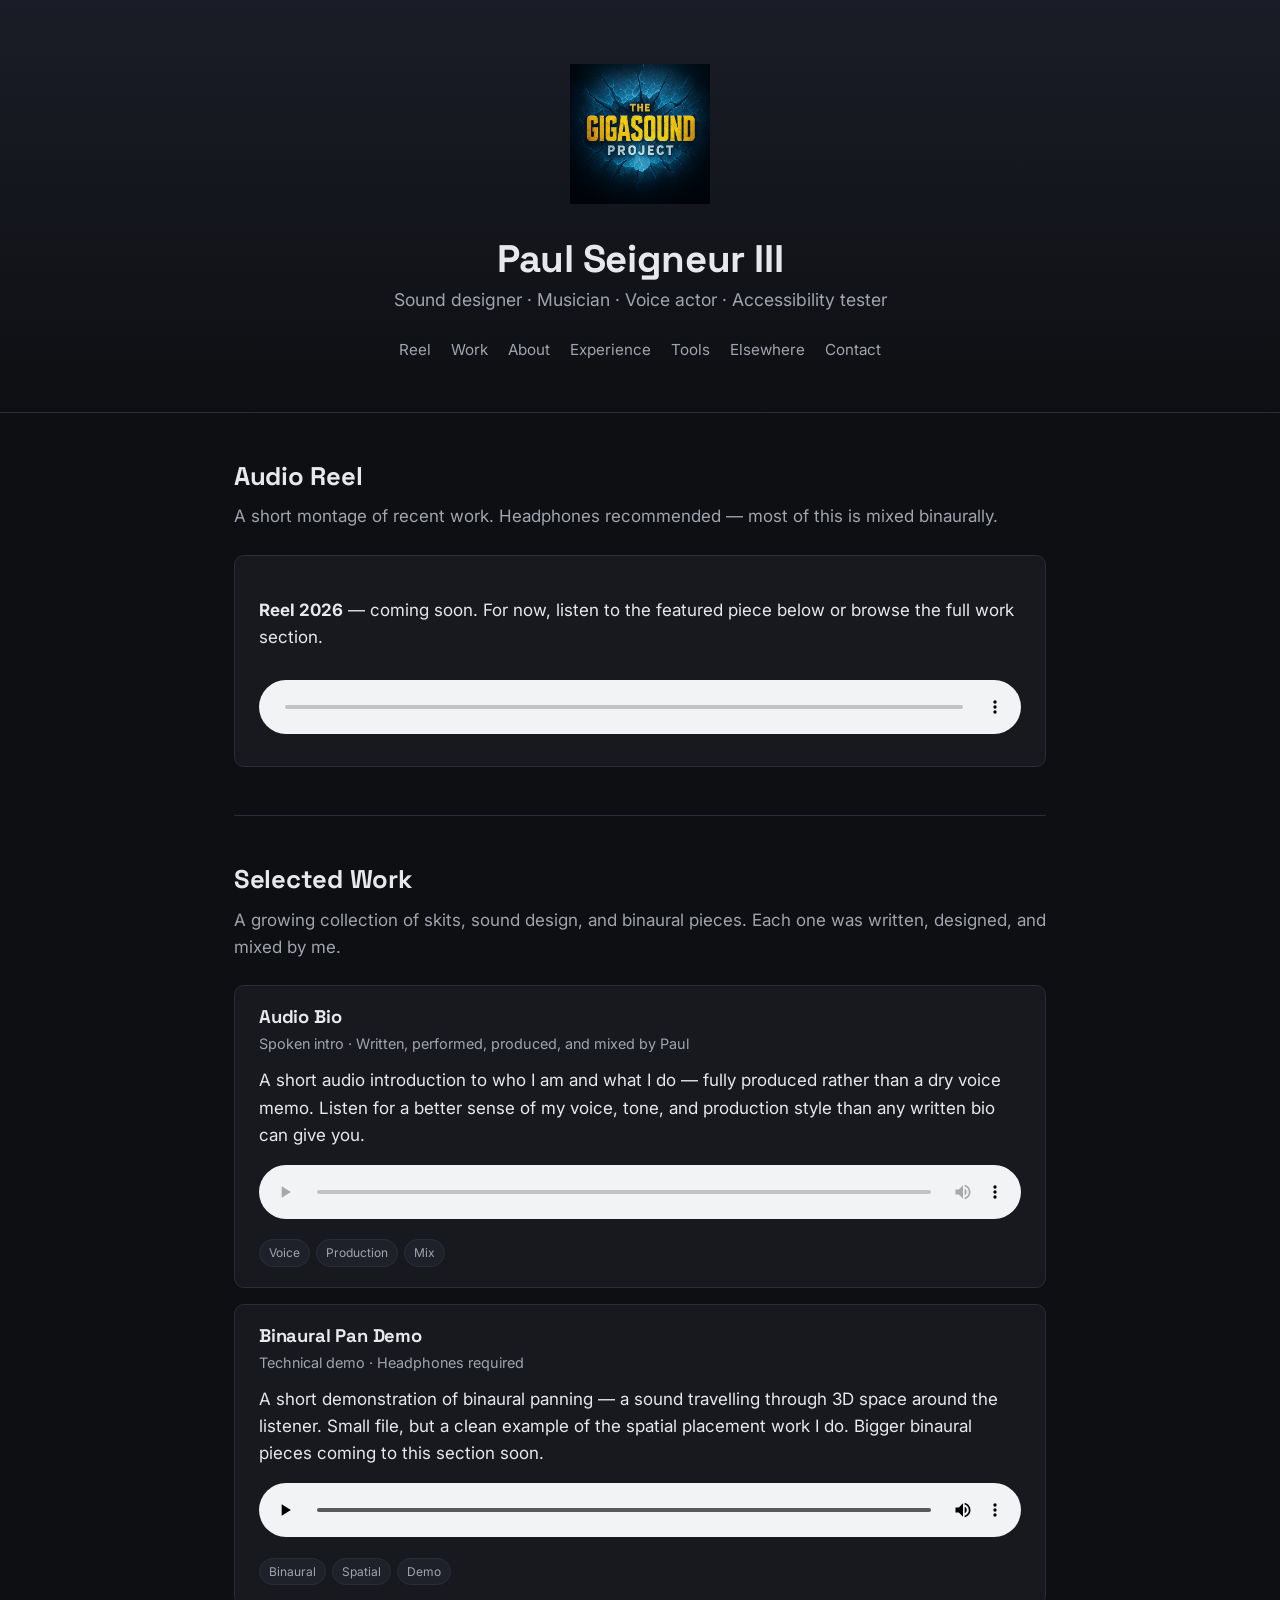
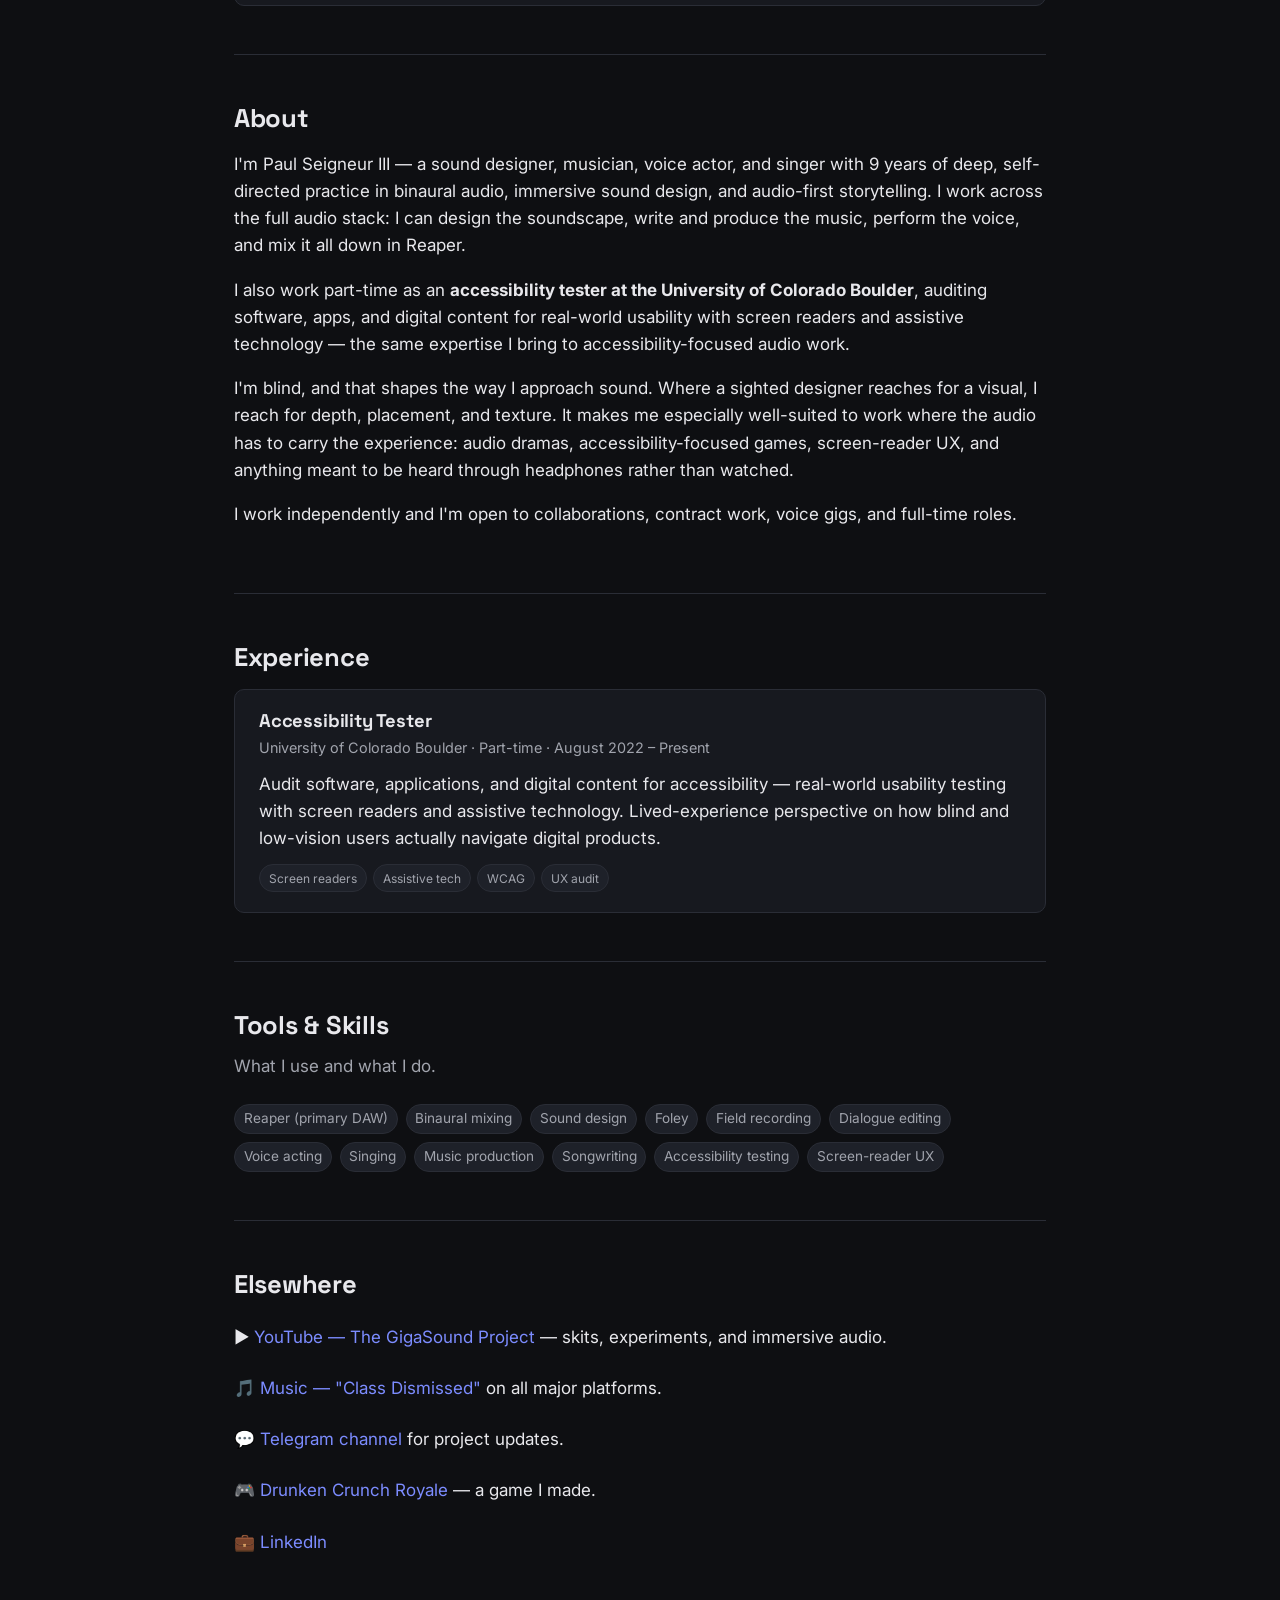
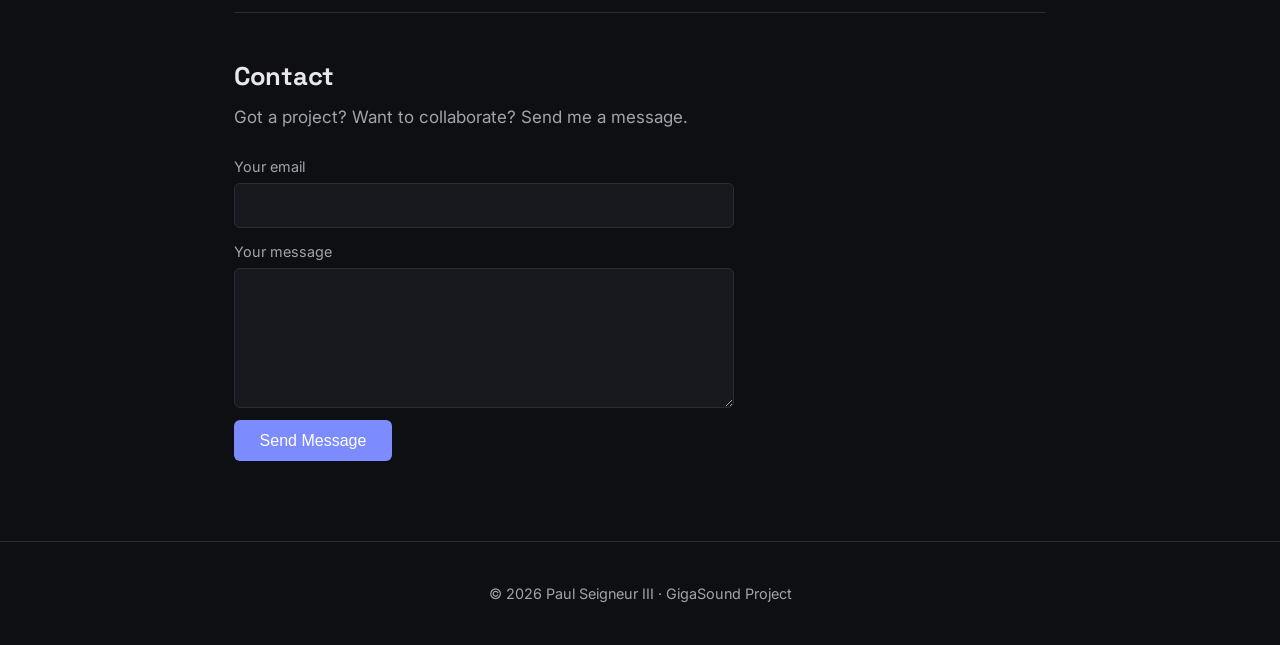
==== index.html @ 364f060e "overhauls site into a proper portfolio and adds planning guides Restructures index.html with a full " ====
<!DOCTYPE html>
<html lang="en">
<head>
  <meta charset="UTF-8">
  <meta name="viewport" content="width=device-width, initial-scale=1.0">
  <title>Paul Seigneur III — Sound Designer | GigaSound Project</title>
  <meta name="description" content="Paul Seigneur III — sound designer, musician, voice actor, and accessibility tester with 9 years of experience in binaural audio, immersive sound design, and accessibility-focused audio work.">
  <meta name="author" content="Paul Seigneur III">

  <meta property="og:title" content="Paul Seigneur III — Sound Designer, Musician, Voice Actor">
  <meta property="og:description" content="Binaural audio, music, voice, and accessibility. 9 years of practice. Full-stack audio in Reaper.">
  <meta property="og:type" content="website">
  <meta property="og:image" content="images/logo.png">

  <link rel="icon" href="images/logo.png" type="image/png">
  <link rel="preconnect" href="https://fonts.googleapis.com">
  <link rel="preconnect" href="https://fonts.gstatic.com" crossorigin>
  <link href="https://fonts.googleapis.com/css2?family=Inter:wght@400;500;600&family=Space+Grotesk:wght@600;700&display=swap" rel="stylesheet">

  <style>
    :root {
      --bg: #0e0f12;
      --panel: #17191f;
      --panel-2: #1e2129;
      --text: #e8e8ec;
      --muted: #a1a4ad;
      --accent: #7c8cff;
      --accent-hover: #5a6dff;
      --border: #2a2d36;
      --max-w: 860px;
    }
    * { box-sizing: border-box; }
    html { scroll-behavior: smooth; }
    body {
      font-family: 'Inter', system-ui, -apple-system, Segoe UI, Arial, sans-serif;
      background: var(--bg);
      color: var(--text);
      margin: 0;
      line-height: 1.6;
      font-size: 17px;
    }
    h1, h2, h3 {
      font-family: 'Space Grotesk', 'Inter', sans-serif;
      letter-spacing: -0.01em;
      line-height: 1.2;
    }
    a {
      color: var(--accent);
      text-decoration: none;
      border-bottom: 1px solid transparent;
      transition: border-color .15s ease, color .15s ease;
    }
    a:hover, a:focus { border-bottom-color: var(--accent); }
    a:focus-visible { outline: 2px solid var(--accent); outline-offset: 3px; border-radius: 2px; }

    .skip-link {
      position: absolute; left: -9999px; top: 0;
      background: var(--accent); color: #fff; padding: .6rem 1rem; z-index: 100;
    }
    .skip-link:focus { left: 1rem; top: 1rem; }

    header.hero {
      padding: 4rem 1.5rem 3rem;
      background: linear-gradient(180deg, #1a1d27 0%, var(--bg) 100%);
      text-align: center;
      border-bottom: 1px solid var(--border);
    }
    header.hero img.logo { width: 140px; height: auto; margin-bottom: 1rem; }
    header.hero h1 { font-size: 2.4rem; margin: .5rem 0 .25rem; }
    header.hero .tagline { color: var(--muted); font-size: 1.1rem; margin: 0 0 1.5rem; }

    nav.primary {
      display: flex; justify-content: center; flex-wrap: wrap; gap: 1.25rem;
      margin-top: 1rem; font-size: .95rem;
    }
    nav.primary a { color: var(--muted); }
    nav.primary a:hover { color: var(--text); }

    main { max-width: var(--max-w); margin: 0 auto; padding: 0 1.5rem; }
    section { padding: 3rem 0; border-bottom: 1px solid var(--border); }
    section:last-of-type { border-bottom: none; }
    section h2 { font-size: 1.6rem; margin: 0 0 1rem; }
    section p { color: var(--text); }
    section .lede { color: var(--muted); margin-top: -.25rem; margin-bottom: 1.5rem; }

    .reel {
      background: var(--panel);
      border: 1px solid var(--border);
      border-radius: 10px;
      padding: 1.5rem;
    }
    .reel audio { width: 100%; margin-top: .75rem; }

    .work-grid { display: grid; gap: 1rem; }
    .work-item {
      background: var(--panel);
      border: 1px solid var(--border);
      border-radius: 10px;
      padding: 1.25rem 1.5rem;
    }
    .work-item h3 { margin: 0 0 .25rem; font-size: 1.15rem; }
    .work-item .meta { color: var(--muted); font-size: .9rem; margin: 0 0 .75rem; }
    .work-item p { margin: .5rem 0; }
    .work-item audio { width: 100%; margin-top: .5rem; }
    .tags { display: flex; flex-wrap: wrap; gap: .4rem; margin-top: .75rem; }
    .tag {
      font-size: .75rem; color: var(--muted);
      background: var(--panel-2); border: 1px solid var(--border);
      padding: .2rem .55rem; border-radius: 999px;
    }

    .category-tabs { margin-bottom: 1.25rem; color: var(--muted); font-size: .95rem; }

    .about p + p { margin-top: .85rem; }
    .tools {
      display: flex; flex-wrap: wrap; gap: .5rem; margin-top: 1rem;
    }
    .tools .tag { font-size: .85rem; }

    .contact form {
      display: flex; flex-direction: column; gap: .75rem;
      max-width: 500px;
    }
    .contact label {
      font-size: .9rem; color: var(--muted);
      display: flex; flex-direction: column; gap: .35rem;
    }
    .contact input[type="email"], .contact textarea {
      padding: .7rem .9rem;
      background: var(--panel);
      border: 1px solid var(--border);
      border-radius: 6px;
      color: var(--text);
      font-size: 1rem;
      font-family: inherit;
      width: 100%;
    }
    .contact input[type="email"]:focus, .contact textarea:focus {
      outline: none; border-color: var(--accent);
    }
    .contact textarea { min-height: 140px; resize: vertical; }
    .contact button {
      align-self: flex-start;
      padding: .7rem 1.6rem;
      background: var(--accent); color: #fff;
      border: none; border-radius: 6px;
      font-size: 1rem; font-weight: 500;
      cursor: pointer;
      transition: background .15s ease;
    }
    .contact button:hover, .contact button:focus { background: var(--accent-hover); }

    .links-list { list-style: none; padding: 0; margin: 0; display: grid; gap: .5rem; }
    .links-list li { padding: .5rem 0; }

    footer {
      text-align: center; padding: 2.5rem 1.5rem;
      color: var(--muted); font-size: .9rem;
      border-top: 1px solid var(--border);
      margin-top: 2rem;
    }

    @media (max-width: 600px) {
      header.hero { padding: 3rem 1rem 2rem; }
      header.hero h1 { font-size: 1.9rem; }
      section { padding: 2.25rem 0; }
    }
  </style>
</head>
<body>
  <a href="#main" class="skip-link">Skip to main content</a>

  <header class="hero">
    <img src="images/logo.png" alt="GigaSound Project logo" class="logo">
    <h1>Paul Seigneur III</h1>
    <p class="tagline">Sound designer &middot; Musician &middot; Voice actor &middot; Accessibility tester</p>
    <nav class="primary" aria-label="Primary">
      <a href="#reel">Reel</a>
      <a href="#work">Work</a>
      <a href="#about">About</a>
      <a href="#experience">Experience</a>
      <a href="#tools">Tools</a>
      <a href="#elsewhere">Elsewhere</a>
      <a href="#contact">Contact</a>
    </nav>
  </header>

  <main id="main">

    <section id="reel" aria-labelledby="reel-heading">
      <h2 id="reel-heading">Audio Reel</h2>
      <p class="lede">A short montage of recent work. Headphones recommended — most of this is mixed binaurally.</p>
      <div class="reel">
        <p><strong>Reel 2026</strong> &mdash; coming soon. For now, listen to the featured piece below or browse the full work section.</p>
        <audio controls aria-label="Featured sample skit">
          <source src="audio/sample-skit.mp3" type="audio/mpeg">
          Your browser does not support the audio element.
        </audio>
      </div>
    </section>

    <section id="work" aria-labelledby="work-heading">
      <h2 id="work-heading">Selected Work</h2>
      <p class="lede">A growing collection of skits, sound design, and binaural pieces. Each one was written, designed, and mixed by me.</p>

      <div class="work-grid">

        <article class="work-item">
          <h3>Audio Bio</h3>
          <p class="meta">Spoken intro &middot; Written, performed, produced, and mixed by Paul</p>
          <p>A short audio introduction to who I am and what I do — fully produced rather than a dry voice memo. Listen for a better sense of my voice, tone, and production style than any written bio can give you.</p>
          <audio controls aria-label="Audio bio">
            <source src="audio/sample-skit.mp3" type="audio/mpeg">
            Your browser does not support the audio element.
          </audio>
          <div class="tags">
            <span class="tag">Voice</span>
            <span class="tag">Production</span>
            <span class="tag">Mix</span>
          </div>
        </article>

        <article class="work-item">
          <h3>Binaural Pan Demo</h3>
          <p class="meta">Technical demo &middot; Headphones required</p>
          <p>A short demonstration of binaural panning — a sound travelling through 3D space around the listener. Small file, but a clean example of the spatial placement work I do. Bigger binaural pieces coming to this section soon.</p>
          <audio controls aria-label="Binaural panning demo">
            <source src="audio/sample-sfx.mp3" type="audio/mpeg">
            Your browser does not support the audio element.
          </audio>
          <div class="tags">
            <span class="tag">Binaural</span>
            <span class="tag">Spatial</span>
            <span class="tag">Demo</span>
          </div>
        </article>

        <!--
          To add a new piece, copy the block below and fill in the fields.
          <article class="work-item">
            <h3>Title of the piece</h3>
            <p class="meta">Category · Role · Year</p>
            <p>One or two sentence description — what it is, what you did, what it demonstrates.</p>
            <audio controls aria-label="Descriptive label for screen readers">
              <source src="audio/FILENAME.mp3" type="audio/mpeg">
            </audio>
            <div class="tags">
              <span class="tag">Tag</span>
              <span class="tag">Tag</span>
            </div>
          </article>
        -->

      </div>
    </section>

    <section id="about" class="about" aria-labelledby="about-heading">
      <h2 id="about-heading">About</h2>
      <p>I'm Paul Seigneur III — a sound designer, musician, voice actor, and singer with 9 years of deep, self-directed practice in binaural audio, immersive sound design, and audio-first storytelling. I work across the full audio stack: I can design the soundscape, write and produce the music, perform the voice, and mix it all down in Reaper.</p>
      <p>I also work part-time as an <strong>accessibility tester at the University of Colorado Boulder</strong>, auditing software, apps, and digital content for real-world usability with screen readers and assistive technology — the same expertise I bring to accessibility-focused audio work.</p>
      <p>I'm blind, and that shapes the way I approach sound. Where a sighted designer reaches for a visual, I reach for depth, placement, and texture. It makes me especially well-suited to work where the audio has to carry the experience: audio dramas, accessibility-focused games, screen-reader UX, and anything meant to be heard through headphones rather than watched.</p>
      <p>I work independently and I'm open to collaborations, contract work, voice gigs, and full-time roles.</p>
    </section>

    <section id="experience" aria-labelledby="experience-heading">
      <h2 id="experience-heading">Experience</h2>
      <div class="work-grid">
        <article class="work-item">
          <h3>Accessibility Tester</h3>
          <p class="meta">University of Colorado Boulder &middot; Part-time &middot; August 2022 &ndash; Present</p>
          <p>Audit software, applications, and digital content for accessibility — real-world usability testing with screen readers and assistive technology. Lived-experience perspective on how blind and low-vision users actually navigate digital products.</p>
          <div class="tags">
            <span class="tag">Screen readers</span>
            <span class="tag">Assistive tech</span>
            <span class="tag">WCAG</span>
            <span class="tag">UX audit</span>
          </div>
        </article>
      </div>
    </section>

    <section id="tools" aria-labelledby="tools-heading">
      <h2 id="tools-heading">Tools &amp; Skills</h2>
      <p class="lede">What I use and what I do.</p>
      <div class="tools" role="list">
        <span class="tag" role="listitem">Reaper (primary DAW)</span>
        <span class="tag" role="listitem">Binaural mixing</span>
        <span class="tag" role="listitem">Sound design</span>
        <span class="tag" role="listitem">Foley</span>
        <span class="tag" role="listitem">Field recording</span>
        <span class="tag" role="listitem">Dialogue editing</span>
        <span class="tag" role="listitem">Voice acting</span>
        <span class="tag" role="listitem">Singing</span>
        <span class="tag" role="listitem">Music production</span>
        <span class="tag" role="listitem">Songwriting</span>
        <span class="tag" role="listitem">Accessibility testing</span>
        <span class="tag" role="listitem">Screen-reader UX</span>
      </div>
    </section>

    <section id="elsewhere" aria-labelledby="elsewhere-heading">
      <h2 id="elsewhere-heading">Elsewhere</h2>
      <ul class="links-list">
        <li>▶ <a href="https://www.youtube.com/channel/UCJtEGSjQM6nEQi46Tftv8HQ" target="_blank" rel="noopener">YouTube — The GigaSound Project</a> — skits, experiments, and immersive audio.</li>
        <li>🎵 <a href="https://distrokid.com/hyperfollow/maulpaul/class-dismissed" target="_blank" rel="noopener">Music — "Class Dismissed"</a> on all major platforms.</li>
        <li>💬 <a href="https://t.me/+jEwB8vcK_EYzZGNh" target="_blank" rel="noopener">Telegram channel</a> for project updates.</li>
        <li>🎮 <a href="games/drunkin-crunch-royale.zip" download>Drunken Crunch Royale</a> — a game I made.</li>
        <li>💼 <a href="https://www.linkedin.com/in/paul-seigneur-5a7320377/" target="_blank" rel="noopener">LinkedIn</a></li>
      </ul>
    </section>

    <section id="contact" class="contact" aria-labelledby="contact-heading">
      <h2 id="contact-heading">Contact</h2>
      <p class="lede">Got a project? Want to collaborate? Send me a message.</p>
      <form action="https://formspree.io/f/xreyolkp" method="POST">
        <label>
          Your email
          <input type="email" name="email" required autocomplete="email">
        </label>
        <label>
          Your message
          <textarea name="message" required></textarea>
        </label>
        <button type="submit">Send Message</button>
      </form>
    </section>

  </main>

  <footer>
    &copy; <span id="year">2026</span> Paul Seigneur III &middot; GigaSound Project
  </footer>

  <script>
    document.getElementById('year').textContent = new Date().getFullYear();
  </script>
</body>
</html>
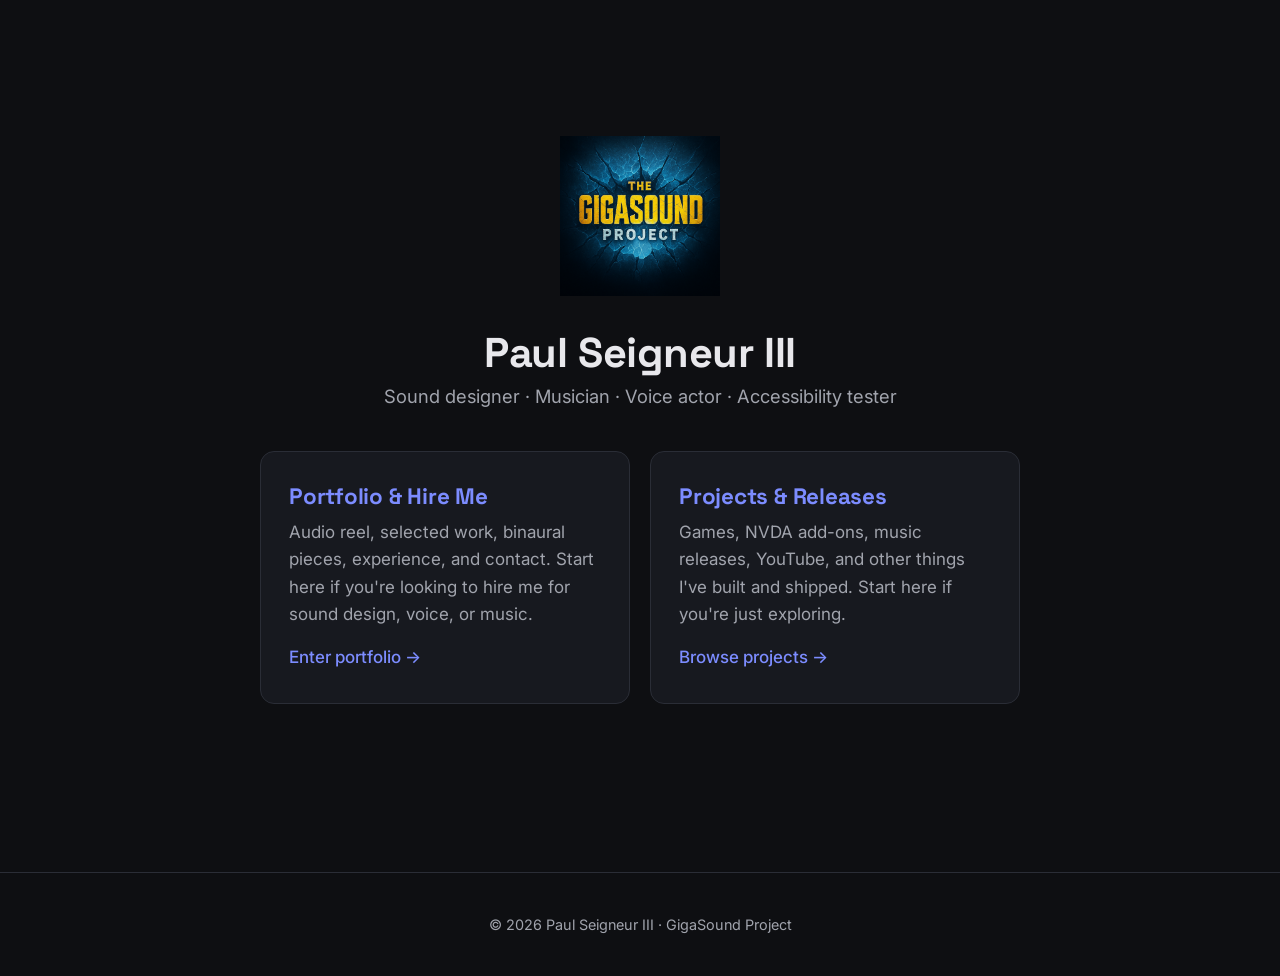
==== commit 6c256016: "splits site into landing router, portfolio, and projects Root index.html becomes a two-card landing " ====
--- a/index.html
+++ b/index.html
@@ -3,12 +3,12 @@
 <head>
   <meta charset="UTF-8">
   <meta name="viewport" content="width=device-width, initial-scale=1.0">
-  <title>Paul Seigneur III — Sound Designer | GigaSound Project</title>
-  <meta name="description" content="Paul Seigneur III — sound designer, musician, voice actor, and accessibility tester with 9 years of experience in binaural audio, immersive sound design, and accessibility-focused audio work.">
+  <title>Paul Seigneur III — GigaSound Project</title>
+  <meta name="description" content="Paul Seigneur III — sound designer, musician, voice actor, accessibility tester. Portfolio of audio work and a collection of released projects: games, NVDA add-ons, music.">
   <meta name="author" content="Paul Seigneur III">
 
-  <meta property="og:title" content="Paul Seigneur III — Sound Designer, Musician, Voice Actor">
-  <meta property="og:description" content="Binaural audio, music, voice, and accessibility. 9 years of practice. Full-stack audio in Reaper.">
+  <meta property="og:title" content="Paul Seigneur III — GigaSound Project">
+  <meta property="og:description" content="Audio portfolio, games, NVDA add-ons, and music by Paul Seigneur III.">
   <meta property="og:type" content="website">
   <meta property="og:image" content="images/logo.png">
 
@@ -16,315 +16,31 @@
   <link rel="preconnect" href="https://fonts.googleapis.com">
   <link rel="preconnect" href="https://fonts.gstatic.com" crossorigin>
   <link href="https://fonts.googleapis.com/css2?family=Inter:wght@400;500;600&family=Space+Grotesk:wght@600;700&display=swap" rel="stylesheet">
-
-  <style>
-    :root {
-      --bg: #0e0f12;
-      --panel: #17191f;
-      --panel-2: #1e2129;
-      --text: #e8e8ec;
-      --muted: #a1a4ad;
-      --accent: #7c8cff;
-      --accent-hover: #5a6dff;
-      --border: #2a2d36;
-      --max-w: 860px;
-    }
-    * { box-sizing: border-box; }
-    html { scroll-behavior: smooth; }
-    body {
-      font-family: 'Inter', system-ui, -apple-system, Segoe UI, Arial, sans-serif;
-      background: var(--bg);
-      color: var(--text);
-      margin: 0;
-      line-height: 1.6;
-      font-size: 17px;
-    }
-    h1, h2, h3 {
-      font-family: 'Space Grotesk', 'Inter', sans-serif;
-      letter-spacing: -0.01em;
-      line-height: 1.2;
-    }
-    a {
-      color: var(--accent);
-      text-decoration: none;
-      border-bottom: 1px solid transparent;
-      transition: border-color .15s ease, color .15s ease;
-    }
-    a:hover, a:focus { border-bottom-color: var(--accent); }
-    a:focus-visible { outline: 2px solid var(--accent); outline-offset: 3px; border-radius: 2px; }
-
-    .skip-link {
-      position: absolute; left: -9999px; top: 0;
-      background: var(--accent); color: #fff; padding: .6rem 1rem; z-index: 100;
-    }
-    .skip-link:focus { left: 1rem; top: 1rem; }
-
-    header.hero {
-      padding: 4rem 1.5rem 3rem;
-      background: linear-gradient(180deg, #1a1d27 0%, var(--bg) 100%);
-      text-align: center;
-      border-bottom: 1px solid var(--border);
-    }
-    header.hero img.logo { width: 140px; height: auto; margin-bottom: 1rem; }
-    header.hero h1 { font-size: 2.4rem; margin: .5rem 0 .25rem; }
-    header.hero .tagline { color: var(--muted); font-size: 1.1rem; margin: 0 0 1.5rem; }
-
-    nav.primary {
-      display: flex; justify-content: center; flex-wrap: wrap; gap: 1.25rem;
-      margin-top: 1rem; font-size: .95rem;
-    }
-    nav.primary a { color: var(--muted); }
-    nav.primary a:hover { color: var(--text); }
-
-    main { max-width: var(--max-w); margin: 0 auto; padding: 0 1.5rem; }
-    section { padding: 3rem 0; border-bottom: 1px solid var(--border); }
-    section:last-of-type { border-bottom: none; }
-    section h2 { font-size: 1.6rem; margin: 0 0 1rem; }
-    section p { color: var(--text); }
-    section .lede { color: var(--muted); margin-top: -.25rem; margin-bottom: 1.5rem; }
-
-    .reel {
-      background: var(--panel);
-      border: 1px solid var(--border);
-      border-radius: 10px;
-      padding: 1.5rem;
-    }
-    .reel audio { width: 100%; margin-top: .75rem; }
-
-    .work-grid { display: grid; gap: 1rem; }
-    .work-item {
-      background: var(--panel);
-      border: 1px solid var(--border);
-      border-radius: 10px;
-      padding: 1.25rem 1.5rem;
-    }
-    .work-item h3 { margin: 0 0 .25rem; font-size: 1.15rem; }
-    .work-item .meta { color: var(--muted); font-size: .9rem; margin: 0 0 .75rem; }
-    .work-item p { margin: .5rem 0; }
-    .work-item audio { width: 100%; margin-top: .5rem; }
-    .tags { display: flex; flex-wrap: wrap; gap: .4rem; margin-top: .75rem; }
-    .tag {
-      font-size: .75rem; color: var(--muted);
-      background: var(--panel-2); border: 1px solid var(--border);
-      padding: .2rem .55rem; border-radius: 999px;
-    }
-
-    .category-tabs { margin-bottom: 1.25rem; color: var(--muted); font-size: .95rem; }
-
-    .about p + p { margin-top: .85rem; }
-    .tools {
-      display: flex; flex-wrap: wrap; gap: .5rem; margin-top: 1rem;
-    }
-    .tools .tag { font-size: .85rem; }
-
-    .contact form {
-      display: flex; flex-direction: column; gap: .75rem;
-      max-width: 500px;
-    }
-    .contact label {
-      font-size: .9rem; color: var(--muted);
-      display: flex; flex-direction: column; gap: .35rem;
-    }
-    .contact input[type="email"], .contact textarea {
-      padding: .7rem .9rem;
-      background: var(--panel);
-      border: 1px solid var(--border);
-      border-radius: 6px;
-      color: var(--text);
-      font-size: 1rem;
-      font-family: inherit;
-      width: 100%;
-    }
-    .contact input[type="email"]:focus, .contact textarea:focus {
-      outline: none; border-color: var(--accent);
-    }
-    .contact textarea { min-height: 140px; resize: vertical; }
-    .contact button {
-      align-self: flex-start;
-      padding: .7rem 1.6rem;
-      background: var(--accent); color: #fff;
-      border: none; border-radius: 6px;
-      font-size: 1rem; font-weight: 500;
-      cursor: pointer;
-      transition: background .15s ease;
-    }
-    .contact button:hover, .contact button:focus { background: var(--accent-hover); }
-
-    .links-list { list-style: none; padding: 0; margin: 0; display: grid; gap: .5rem; }
-    .links-list li { padding: .5rem 0; }
-
-    footer {
-      text-align: center; padding: 2.5rem 1.5rem;
-      color: var(--muted); font-size: .9rem;
-      border-top: 1px solid var(--border);
-      margin-top: 2rem;
-    }
-
-    @media (max-width: 600px) {
-      header.hero { padding: 3rem 1rem 2rem; }
-      header.hero h1 { font-size: 1.9rem; }
-      section { padding: 2.25rem 0; }
-    }
-  </style>
+  <link rel="stylesheet" href="styles.css">
 </head>
 <body>
   <a href="#main" class="skip-link">Skip to main content</a>
 
-  <header class="hero">
-    <img src="images/logo.png" alt="GigaSound Project logo" class="logo">
-    <h1>Paul Seigneur III</h1>
-    <p class="tagline">Sound designer &middot; Musician &middot; Voice actor &middot; Accessibility tester</p>
-    <nav class="primary" aria-label="Primary">
-      <a href="#reel">Reel</a>
-      <a href="#work">Work</a>
-      <a href="#about">About</a>
-      <a href="#experience">Experience</a>
-      <a href="#tools">Tools</a>
-      <a href="#elsewhere">Elsewhere</a>
-      <a href="#contact">Contact</a>
+  <main id="main" class="router-main" aria-labelledby="hero-heading">
+    <div class="router-hero">
+      <img src="images/logo.png" alt="" class="logo" aria-hidden="true">
+      <h1 id="hero-heading">Paul Seigneur III</h1>
+      <p class="tagline">Sound designer &middot; Musician &middot; Voice actor &middot; Accessibility tester</p>
+    </div>
+
+    <nav class="router-cards" aria-label="Site sections">
+      <a class="router-card" href="portfolio/" aria-describedby="portfolio-desc">
+        <h2>Portfolio &amp; Hire Me</h2>
+        <p id="portfolio-desc">Audio reel, selected work, binaural pieces, experience, and contact. Start here if you're looking to hire me for sound design, voice, or music.</p>
+        <span class="arrow" aria-hidden="true">Enter portfolio &rarr;</span>
+      </a>
+
+      <a class="router-card" href="projects/" aria-describedby="projects-desc">
+        <h2>Projects &amp; Releases</h2>
+        <p id="projects-desc">Games, NVDA add-ons, music releases, YouTube, and other things I've built and shipped. Start here if you're just exploring.</p>
+        <span class="arrow" aria-hidden="true">Browse projects &rarr;</span>
+      </a>
     </nav>
-  </header>
-
-  <main id="main">
-
-    <section id="reel" aria-labelledby="reel-heading">
-      <h2 id="reel-heading">Audio Reel</h2>
-      <p class="lede">A short montage of recent work. Headphones recommended — most of this is mixed binaurally.</p>
-      <div class="reel">
-        <p><strong>Reel 2026</strong> &mdash; coming soon. For now, listen to the featured piece below or browse the full work section.</p>
-        <audio controls aria-label="Featured sample skit">
-          <source src="audio/sample-skit.mp3" type="audio/mpeg">
-          Your browser does not support the audio element.
-        </audio>
-      </div>
-    </section>
-
-    <section id="work" aria-labelledby="work-heading">
-      <h2 id="work-heading">Selected Work</h2>
-      <p class="lede">A growing collection of skits, sound design, and binaural pieces. Each one was written, designed, and mixed by me.</p>
-
-      <div class="work-grid">
-
-        <article class="work-item">
-          <h3>Audio Bio</h3>
-          <p class="meta">Spoken intro &middot; Written, performed, produced, and mixed by Paul</p>
-          <p>A short audio introduction to who I am and what I do — fully produced rather than a dry voice memo. Listen for a better sense of my voice, tone, and production style than any written bio can give you.</p>
-          <audio controls aria-label="Audio bio">
-            <source src="audio/sample-skit.mp3" type="audio/mpeg">
-            Your browser does not support the audio element.
-          </audio>
-          <div class="tags">
-            <span class="tag">Voice</span>
-            <span class="tag">Production</span>
-            <span class="tag">Mix</span>
-          </div>
-        </article>
-
-        <article class="work-item">
-          <h3>Binaural Pan Demo</h3>
-          <p class="meta">Technical demo &middot; Headphones required</p>
-          <p>A short demonstration of binaural panning — a sound travelling through 3D space around the listener. Small file, but a clean example of the spatial placement work I do. Bigger binaural pieces coming to this section soon.</p>
-          <audio controls aria-label="Binaural panning demo">
-            <source src="audio/sample-sfx.mp3" type="audio/mpeg">
-            Your browser does not support the audio element.
-          </audio>
-          <div class="tags">
-            <span class="tag">Binaural</span>
-            <span class="tag">Spatial</span>
-            <span class="tag">Demo</span>
-          </div>
-        </article>
-
-        <!--
-          To add a new piece, copy the block below and fill in the fields.
-          <article class="work-item">
-            <h3>Title of the piece</h3>
-            <p class="meta">Category · Role · Year</p>
-            <p>One or two sentence description — what it is, what you did, what it demonstrates.</p>
-            <audio controls aria-label="Descriptive label for screen readers">
-              <source src="audio/FILENAME.mp3" type="audio/mpeg">
-            </audio>
-            <div class="tags">
-              <span class="tag">Tag</span>
-              <span class="tag">Tag</span>
-            </div>
-          </article>
-        -->
-
-      </div>
-    </section>
-
-    <section id="about" class="about" aria-labelledby="about-heading">
-      <h2 id="about-heading">About</h2>
-      <p>I'm Paul Seigneur III — a sound designer, musician, voice actor, and singer with 9 years of deep, self-directed practice in binaural audio, immersive sound design, and audio-first storytelling. I work across the full audio stack: I can design the soundscape, write and produce the music, perform the voice, and mix it all down in Reaper.</p>
-      <p>I also work part-time as an <strong>accessibility tester at the University of Colorado Boulder</strong>, auditing software, apps, and digital content for real-world usability with screen readers and assistive technology — the same expertise I bring to accessibility-focused audio work.</p>
-      <p>I'm blind, and that shapes the way I approach sound. Where a sighted designer reaches for a visual, I reach for depth, placement, and texture. It makes me especially well-suited to work where the audio has to carry the experience: audio dramas, accessibility-focused games, screen-reader UX, and anything meant to be heard through headphones rather than watched.</p>
-      <p>I work independently and I'm open to collaborations, contract work, voice gigs, and full-time roles.</p>
-    </section>
-
-    <section id="experience" aria-labelledby="experience-heading">
-      <h2 id="experience-heading">Experience</h2>
-      <div class="work-grid">
-        <article class="work-item">
-          <h3>Accessibility Tester</h3>
-          <p class="meta">University of Colorado Boulder &middot; Part-time &middot; August 2022 &ndash; Present</p>
-          <p>Audit software, applications, and digital content for accessibility — real-world usability testing with screen readers and assistive technology. Lived-experience perspective on how blind and low-vision users actually navigate digital products.</p>
-          <div class="tags">
-            <span class="tag">Screen readers</span>
-            <span class="tag">Assistive tech</span>
-            <span class="tag">WCAG</span>
-            <span class="tag">UX audit</span>
-          </div>
-        </article>
-      </div>
-    </section>
-
-    <section id="tools" aria-labelledby="tools-heading">
-      <h2 id="tools-heading">Tools &amp; Skills</h2>
-      <p class="lede">What I use and what I do.</p>
-      <div class="tools" role="list">
-        <span class="tag" role="listitem">Reaper (primary DAW)</span>
-        <span class="tag" role="listitem">Binaural mixing</span>
-        <span class="tag" role="listitem">Sound design</span>
-        <span class="tag" role="listitem">Foley</span>
-        <span class="tag" role="listitem">Field recording</span>
-        <span class="tag" role="listitem">Dialogue editing</span>
-        <span class="tag" role="listitem">Voice acting</span>
-        <span class="tag" role="listitem">Singing</span>
-        <span class="tag" role="listitem">Music production</span>
-        <span class="tag" role="listitem">Songwriting</span>
-        <span class="tag" role="listitem">Accessibility testing</span>
-        <span class="tag" role="listitem">Screen-reader UX</span>
-      </div>
-    </section>
-
-    <section id="elsewhere" aria-labelledby="elsewhere-heading">
-      <h2 id="elsewhere-heading">Elsewhere</h2>
-      <ul class="links-list">
-        <li>▶ <a href="https://www.youtube.com/channel/UCJtEGSjQM6nEQi46Tftv8HQ" target="_blank" rel="noopener">YouTube — The GigaSound Project</a> — skits, experiments, and immersive audio.</li>
-        <li>🎵 <a href="https://distrokid.com/hyperfollow/maulpaul/class-dismissed" target="_blank" rel="noopener">Music — "Class Dismissed"</a> on all major platforms.</li>
-        <li>💬 <a href="https://t.me/+jEwB8vcK_EYzZGNh" target="_blank" rel="noopener">Telegram channel</a> for project updates.</li>
-        <li>🎮 <a href="games/drunkin-crunch-royale.zip" download>Drunken Crunch Royale</a> — a game I made.</li>
-        <li>💼 <a href="https://www.linkedin.com/in/paul-seigneur-5a7320377/" target="_blank" rel="noopener">LinkedIn</a></li>
-      </ul>
-    </section>
-
-    <section id="contact" class="contact" aria-labelledby="contact-heading">
-      <h2 id="contact-heading">Contact</h2>
-      <p class="lede">Got a project? Want to collaborate? Send me a message.</p>
-      <form action="https://formspree.io/f/xreyolkp" method="POST">
-        <label>
-          Your email
-          <input type="email" name="email" required autocomplete="email">
-        </label>
-        <label>
-          Your message
-          <textarea name="message" required></textarea>
-        </label>
-        <button type="submit">Send Message</button>
-      </form>
-    </section>
-
   </main>
 
   <footer>
--- a/styles.css
+++ b/styles.css
@@ -0,0 +1,201 @@
+:root {
+  --bg: #0e0f12;
+  --panel: #17191f;
+  --panel-2: #1e2129;
+  --text: #e8e8ec;
+  --muted: #a1a4ad;
+  --accent: #7c8cff;
+  --accent-hover: #5a6dff;
+  --border: #2a2d36;
+  --max-w: 860px;
+}
+* { box-sizing: border-box; }
+html { scroll-behavior: smooth; }
+body {
+  font-family: 'Inter', system-ui, -apple-system, Segoe UI, Arial, sans-serif;
+  background: var(--bg);
+  color: var(--text);
+  margin: 0;
+  line-height: 1.6;
+  font-size: 17px;
+}
+h1, h2, h3 {
+  font-family: 'Space Grotesk', 'Inter', sans-serif;
+  letter-spacing: -0.01em;
+  line-height: 1.2;
+}
+a {
+  color: var(--accent);
+  text-decoration: none;
+  border-bottom: 1px solid transparent;
+  transition: border-color .15s ease, color .15s ease;
+}
+a:hover, a:focus { border-bottom-color: var(--accent); }
+a:focus-visible { outline: 2px solid var(--accent); outline-offset: 3px; border-radius: 2px; }
+
+.skip-link {
+  position: absolute; left: -9999px; top: 0;
+  background: var(--accent); color: #fff; padding: .6rem 1rem; z-index: 100;
+}
+.skip-link:focus { left: 1rem; top: 1rem; }
+
+/* Site-wide top bar for cross-page nav */
+.site-bar {
+  display: flex; justify-content: space-between; align-items: center;
+  padding: .85rem 1.25rem;
+  background: var(--panel);
+  border-bottom: 1px solid var(--border);
+  font-size: .95rem;
+}
+.site-bar .brand {
+  color: var(--text); font-weight: 600; border: none;
+  display: inline-flex; align-items: center; gap: .5rem;
+}
+.site-bar .brand img { height: 28px; width: auto; }
+.site-bar nav { display: flex; gap: 1.25rem; }
+.site-bar nav a { color: var(--muted); }
+.site-bar nav a:hover, .site-bar nav a[aria-current="page"] { color: var(--text); }
+
+header.hero {
+  padding: 4rem 1.5rem 3rem;
+  background: linear-gradient(180deg, #1a1d27 0%, var(--bg) 100%);
+  text-align: center;
+  border-bottom: 1px solid var(--border);
+}
+header.hero img.logo { width: 140px; height: auto; margin-bottom: 1rem; }
+header.hero h1 { font-size: 2.4rem; margin: .5rem 0 .25rem; }
+header.hero .tagline { color: var(--muted); font-size: 1.1rem; margin: 0 0 1.5rem; }
+
+nav.primary {
+  display: flex; justify-content: center; flex-wrap: wrap; gap: 1.25rem;
+  margin-top: 1rem; font-size: .95rem;
+}
+nav.primary a { color: var(--muted); }
+nav.primary a:hover { color: var(--text); }
+
+main { max-width: var(--max-w); margin: 0 auto; padding: 0 1.5rem; }
+section { padding: 3rem 0; border-bottom: 1px solid var(--border); }
+section:last-of-type { border-bottom: none; }
+section h2 { font-size: 1.6rem; margin: 0 0 1rem; }
+section p { color: var(--text); }
+section .lede { color: var(--muted); margin-top: -.25rem; margin-bottom: 1.5rem; }
+
+.reel {
+  background: var(--panel);
+  border: 1px solid var(--border);
+  border-radius: 10px;
+  padding: 1.5rem;
+}
+.reel audio { width: 100%; margin-top: .75rem; }
+
+.work-grid { display: grid; gap: 1rem; }
+.work-item {
+  background: var(--panel);
+  border: 1px solid var(--border);
+  border-radius: 10px;
+  padding: 1.25rem 1.5rem;
+}
+.work-item h3 { margin: 0 0 .25rem; font-size: 1.15rem; }
+.work-item .meta { color: var(--muted); font-size: .9rem; margin: 0 0 .75rem; }
+.work-item p { margin: .5rem 0; }
+.work-item audio { width: 100%; margin-top: .5rem; }
+.tags { display: flex; flex-wrap: wrap; gap: .4rem; margin-top: .75rem; }
+.tag {
+  font-size: .75rem; color: var(--muted);
+  background: var(--panel-2); border: 1px solid var(--border);
+  padding: .2rem .55rem; border-radius: 999px;
+}
+
+.about p + p { margin-top: .85rem; }
+.tools { display: flex; flex-wrap: wrap; gap: .5rem; margin-top: 1rem; }
+.tools .tag { font-size: .85rem; }
+
+.contact form {
+  display: flex; flex-direction: column; gap: .75rem;
+  max-width: 500px;
+}
+.contact label {
+  font-size: .9rem; color: var(--muted);
+  display: flex; flex-direction: column; gap: .35rem;
+}
+.contact input[type="email"], .contact textarea {
+  padding: .7rem .9rem;
+  background: var(--panel);
+  border: 1px solid var(--border);
+  border-radius: 6px;
+  color: var(--text);
+  font-size: 1rem;
+  font-family: inherit;
+  width: 100%;
+}
+.contact input[type="email"]:focus, .contact textarea:focus {
+  outline: none; border-color: var(--accent);
+}
+.contact textarea { min-height: 140px; resize: vertical; }
+.contact button {
+  align-self: flex-start;
+  padding: .7rem 1.6rem;
+  background: var(--accent); color: #fff;
+  border: none; border-radius: 6px;
+  font-size: 1rem; font-weight: 500;
+  cursor: pointer;
+  transition: background .15s ease;
+}
+.contact button:hover, .contact button:focus { background: var(--accent-hover); }
+
+.links-list { list-style: none; padding: 0; margin: 0; display: grid; gap: .5rem; }
+.links-list li { padding: .5rem 0; }
+
+/* Router landing page */
+.router-main {
+  min-height: calc(100vh - 60px);
+  display: flex; flex-direction: column; align-items: center; justify-content: center;
+  padding: 3rem 1.5rem; text-align: center;
+}
+.router-hero img.logo { width: 160px; height: auto; margin-bottom: 1rem; }
+.router-hero h1 { font-size: 2.6rem; margin: .5rem 0 .25rem; }
+.router-hero .tagline { color: var(--muted); font-size: 1.15rem; margin: 0 0 2.5rem; }
+.router-cards {
+  display: grid; gap: 1.25rem;
+  grid-template-columns: 1fr;
+  max-width: 760px; width: 100%;
+}
+@media (min-width: 720px) { .router-cards { grid-template-columns: 1fr 1fr; } }
+.router-card {
+  display: block;
+  padding: 2rem 1.75rem;
+  background: var(--panel);
+  border: 1px solid var(--border);
+  border-radius: 14px;
+  color: var(--text);
+  text-align: left;
+  transition: border-color .15s ease, transform .15s ease, background .15s ease;
+}
+.router-card:hover, .router-card:focus {
+  border-color: var(--accent);
+  background: var(--panel-2);
+  transform: translateY(-2px);
+  border-bottom: 1px solid var(--accent);
+}
+.router-card h2 {
+  margin: 0 0 .5rem; font-size: 1.4rem;
+  color: var(--accent);
+}
+.router-card p { margin: 0; color: var(--muted); }
+.router-card .arrow { display: inline-block; margin-top: 1rem; color: var(--accent); font-weight: 500; }
+
+footer {
+  text-align: center; padding: 2.5rem 1.5rem;
+  color: var(--muted); font-size: .9rem;
+  border-top: 1px solid var(--border);
+  margin-top: 2rem;
+}
+
+@media (max-width: 600px) {
+  header.hero { padding: 3rem 1rem 2rem; }
+  header.hero h1 { font-size: 1.9rem; }
+  .router-hero h1 { font-size: 2rem; }
+  section { padding: 2.25rem 0; }
+  .site-bar { padding: .75rem 1rem; }
+  .site-bar nav { gap: .9rem; }
+}
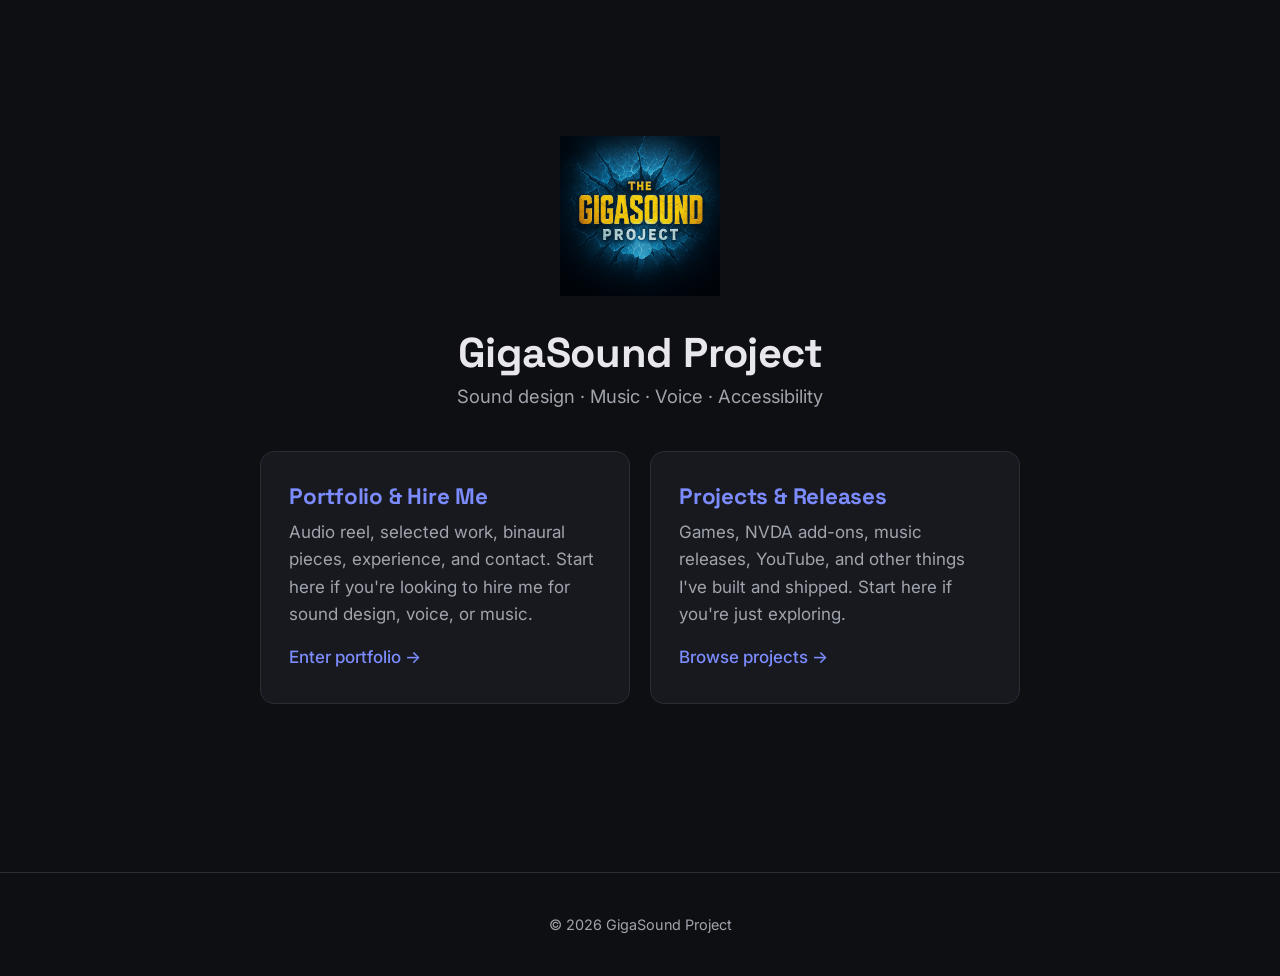
==== commit 69c677d7: "removes real name from landing and projects pages Landing page and projects page now brand as "GigaS" ====
--- a/index.html
+++ b/index.html
@@ -3,12 +3,11 @@
 <head>
   <meta charset="UTF-8">
   <meta name="viewport" content="width=device-width, initial-scale=1.0">
-  <title>Paul Seigneur III — GigaSound Project</title>
-  <meta name="description" content="Paul Seigneur III — sound designer, musician, voice actor, accessibility tester. Portfolio of audio work and a collection of released projects: games, NVDA add-ons, music.">
-  <meta name="author" content="Paul Seigneur III">
+  <title>GigaSound Project</title>
+  <meta name="description" content="GigaSound Project — audio portfolio and a collection of released projects: games, NVDA add-ons, music, and more.">
 
-  <meta property="og:title" content="Paul Seigneur III — GigaSound Project">
-  <meta property="og:description" content="Audio portfolio, games, NVDA add-ons, and music by Paul Seigneur III.">
+  <meta property="og:title" content="GigaSound Project">
+  <meta property="og:description" content="Audio portfolio, games, NVDA add-ons, and music.">
   <meta property="og:type" content="website">
   <meta property="og:image" content="images/logo.png">
 
@@ -24,8 +23,8 @@
   <main id="main" class="router-main" aria-labelledby="hero-heading">
     <div class="router-hero">
       <img src="images/logo.png" alt="" class="logo" aria-hidden="true">
-      <h1 id="hero-heading">Paul Seigneur III</h1>
-      <p class="tagline">Sound designer &middot; Musician &middot; Voice actor &middot; Accessibility tester</p>
+      <h1 id="hero-heading">GigaSound Project</h1>
+      <p class="tagline">Sound design &middot; Music &middot; Voice &middot; Accessibility</p>
     </div>
 
     <nav class="router-cards" aria-label="Site sections">
@@ -44,7 +43,7 @@
   </main>
 
   <footer>
-    &copy; <span id="year">2026</span> Paul Seigneur III &middot; GigaSound Project
+    &copy; <span id="year">2026</span> GigaSound Project
   </footer>
 
   <script>
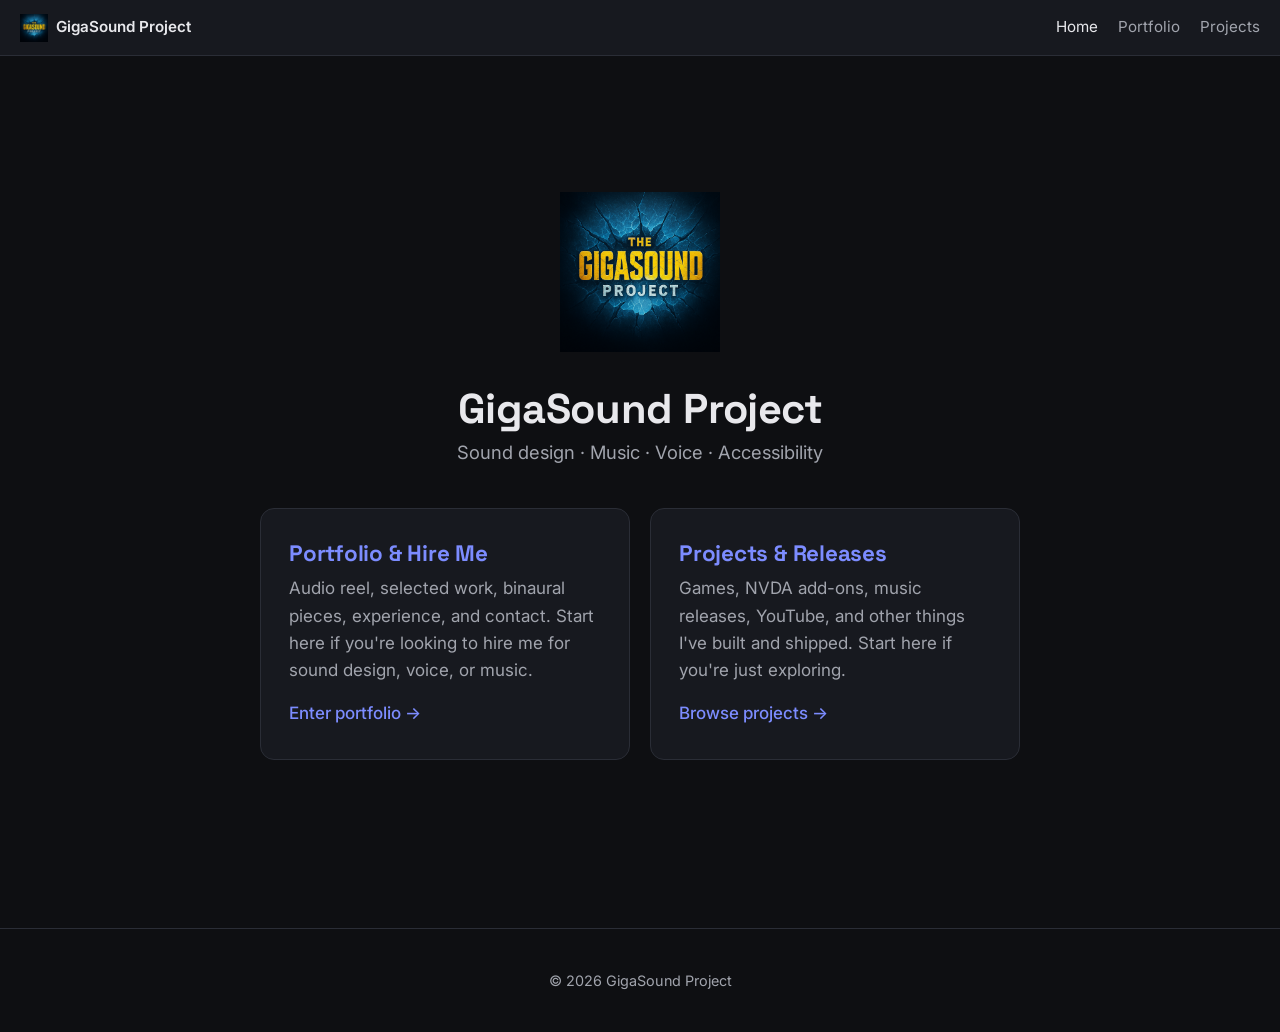
==== commit b8f5cdd7: "removes decorative emojis and adds top nav bar to landing page Co-Authored-By: Claude Opus 4.7 (1M c" ====
--- a/index.html
+++ b/index.html
@@ -19,6 +19,18 @@
 </head>
 <body>
   <a href="#main" class="skip-link">Skip to main content</a>
+
+  <div class="site-bar" role="banner">
+    <a href="./" class="brand" aria-label="Home — GigaSound Project">
+      <img src="images/logo.png" alt="" aria-hidden="true">
+      <span>GigaSound Project</span>
+    </a>
+    <nav aria-label="Site sections">
+      <a href="./" aria-current="page">Home</a>
+      <a href="portfolio/">Portfolio</a>
+      <a href="projects/">Projects</a>
+    </nav>
+  </div>
 
   <main id="main" class="router-main" aria-labelledby="hero-heading">
     <div class="router-hero">
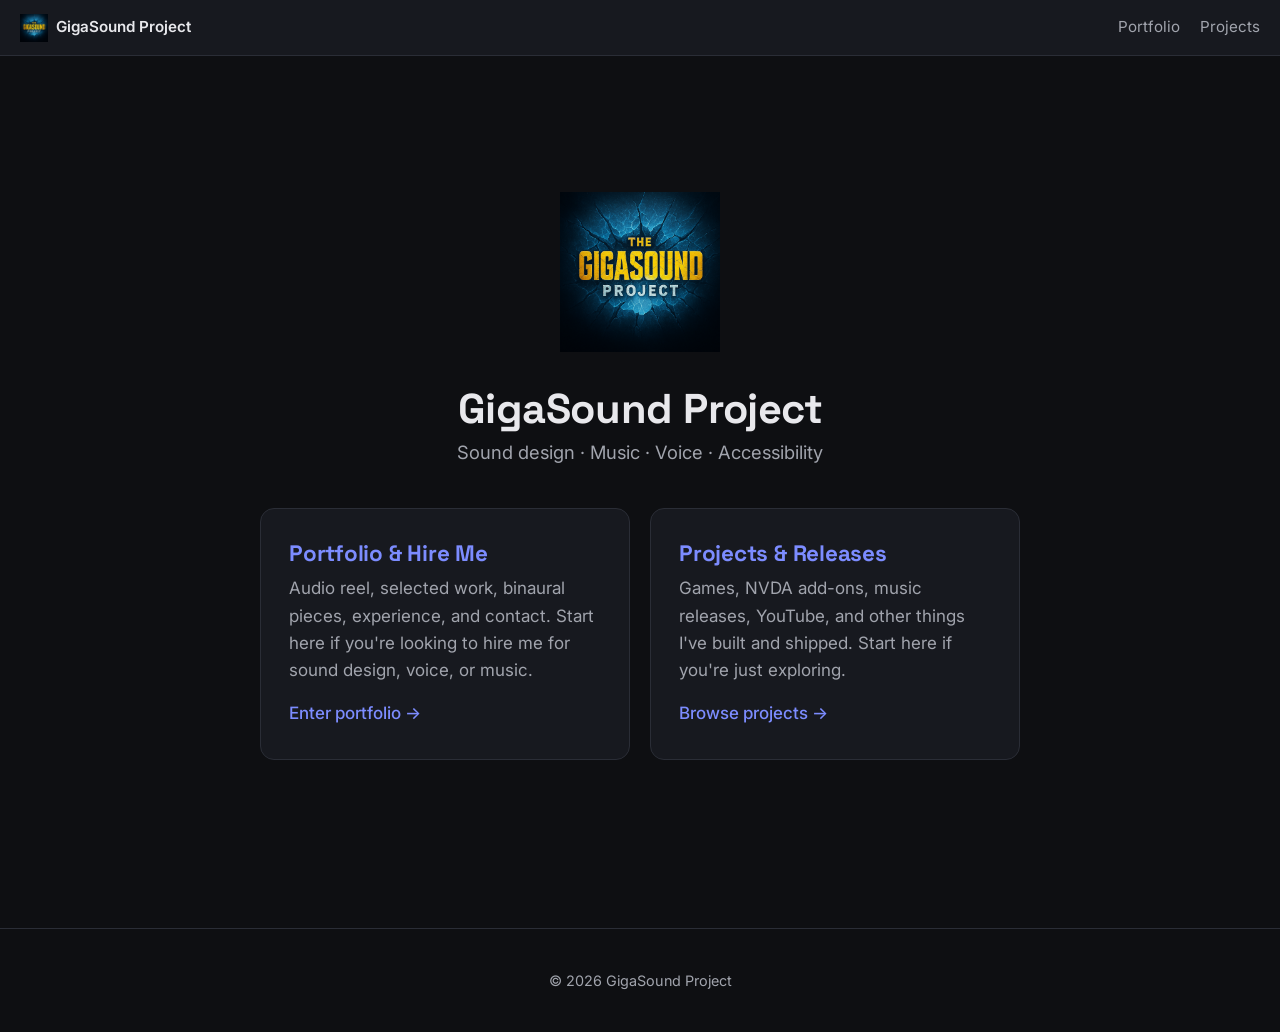
==== commit f73a101b: "removes redundant Home nav link; brand logo already links home Co-Authored-By: Claude Opus 4.7 (1M c" ====
--- a/index.html
+++ b/index.html
@@ -26,7 +26,6 @@
       <span>GigaSound Project</span>
     </a>
     <nav aria-label="Site sections">
-      <a href="./" aria-current="page">Home</a>
       <a href="portfolio/">Portfolio</a>
       <a href="projects/">Projects</a>
     </nav>
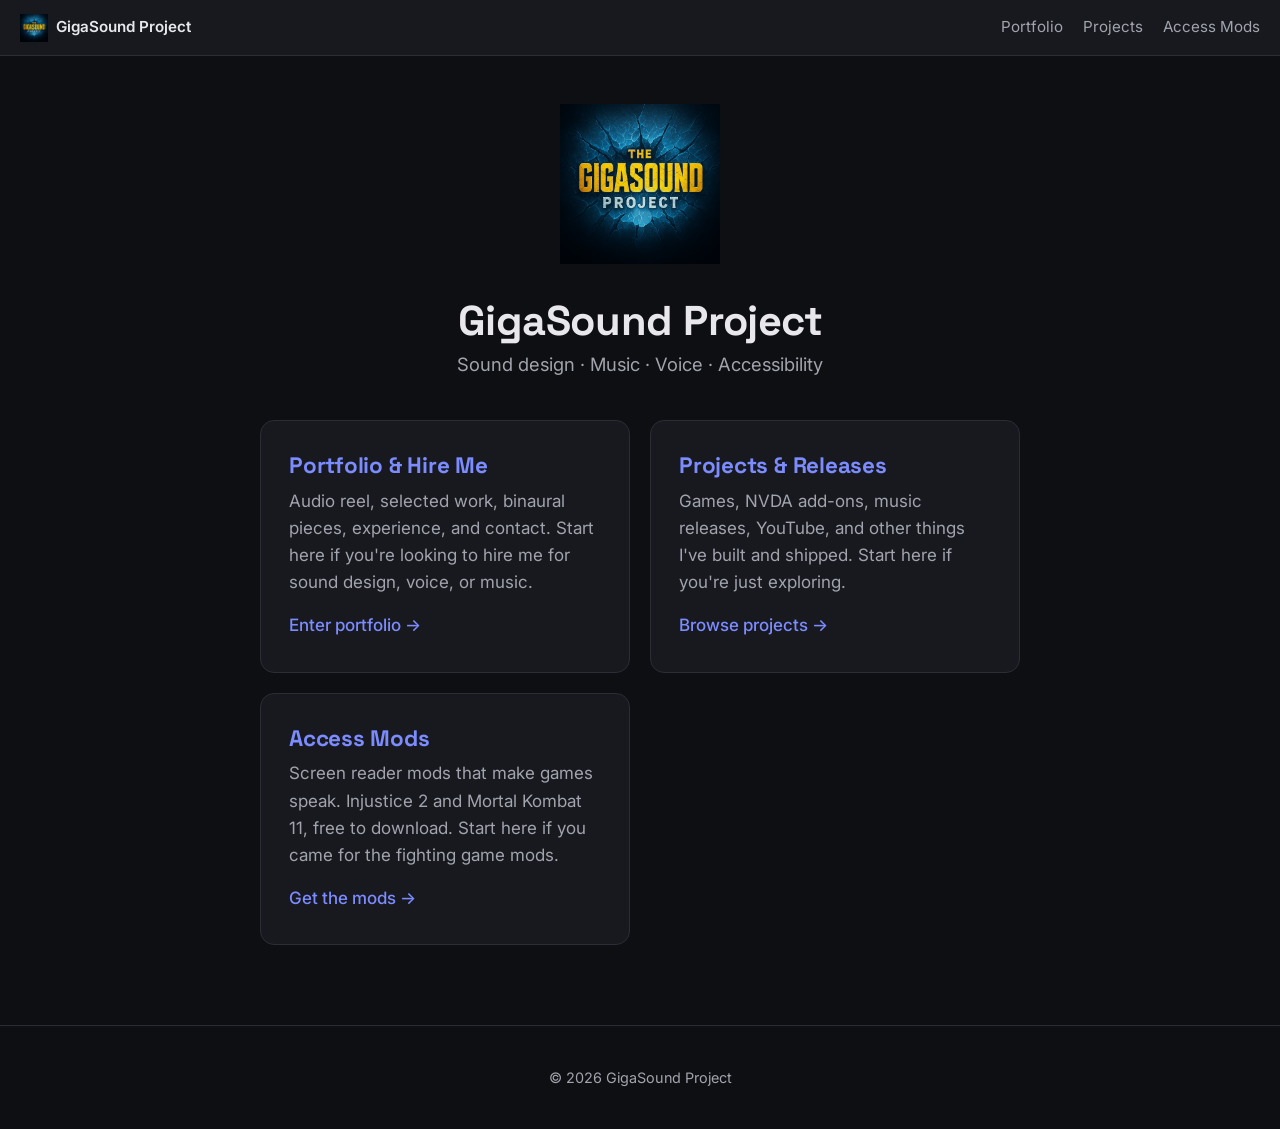
==== commit 8cef0e72: "adds Access Mods page with the 26 August 2026 Injustice 2 build Publishes the mods section: an Acces" ====
--- a/index.html
+++ b/index.html
@@ -4,7 +4,7 @@
   <meta charset="UTF-8">
   <meta name="viewport" content="width=device-width, initial-scale=1.0">
   <title>GigaSound Project</title>
-  <meta name="description" content="GigaSound Project — audio portfolio and a collection of released projects: games, NVDA add-ons, music, and more.">
+  <meta name="description" content="GigaSound Project: audio portfolio and a collection of released projects: games, NVDA add-ons, music, and more.">
 
   <meta property="og:title" content="GigaSound Project">
   <meta property="og:description" content="Audio portfolio, games, NVDA add-ons, and music.">
@@ -21,13 +21,14 @@
   <a href="#main" class="skip-link">Skip to main content</a>
 
   <div class="site-bar" role="banner">
-    <a href="./" class="brand" aria-label="Home — GigaSound Project">
+    <a href="./" class="brand" aria-label="Home, GigaSound Project">
       <img src="images/logo.png" alt="" aria-hidden="true">
       <span>GigaSound Project</span>
     </a>
     <nav aria-label="Site sections">
       <a href="portfolio/">Portfolio</a>
       <a href="projects/">Projects</a>
+      <a href="mods/">Access Mods</a>
     </nav>
   </div>
 
@@ -50,6 +51,12 @@
         <p id="projects-desc">Games, NVDA add-ons, music releases, YouTube, and other things I've built and shipped. Start here if you're just exploring.</p>
         <span class="arrow" aria-hidden="true">Browse projects &rarr;</span>
       </a>
+
+      <a class="router-card" href="mods/" aria-describedby="mods-desc">
+        <h2>Access Mods</h2>
+        <p id="mods-desc">Screen reader mods that make games speak. Injustice 2 and Mortal Kombat 11, free to download. Start here if you came for the fighting game mods.</p>
+        <span class="arrow" aria-hidden="true">Get the mods &rarr;</span>
+      </a>
     </nav>
   </main>
 
--- a/styles.css
+++ b/styles.css
@@ -6,6 +6,10 @@
   --muted: #a1a4ad;
   --accent: #7c8cff;
   --accent-hover: #5a6dff;
+  /* Darker accent for filled surfaces that carry white text.
+     --accent on white text is only 2.98:1; this is 5.36:1 (WCAG AA). */
+  --accent-solid: #4a5ae8;
+  --accent-solid-hover: #3a49cc;
   --border: #2a2d36;
   --max-w: 860px;
 }
@@ -33,9 +37,22 @@
 a:hover, a:focus { border-bottom-color: var(--accent); }
 a:focus-visible { outline: 2px solid var(--accent); outline-offset: 3px; border-radius: 2px; }
 
+/* Links inside running text must not be signalled by colour alone (WCAG 1.4.1).
+   The accent only reaches 2.43:1 against body text, so prose links are underlined.
+   Navigation, cards, and other link-only blocks are exempt and stay clean. */
+main p a,
+main li a,
+main dd a,
+footer a {
+  text-decoration: underline;
+  text-underline-offset: 2px;
+  text-decoration-thickness: 1px;
+}
+main p a:hover, main li a:hover, main dd a:hover, footer a:hover { text-decoration-thickness: 2px; }
+
 .skip-link {
   position: absolute; left: -9999px; top: 0;
-  background: var(--accent); color: #fff; padding: .6rem 1rem; z-index: 100;
+  background: var(--accent-solid); color: #fff; padding: .6rem 1rem; z-index: 100;
 }
 .skip-link:focus { left: 1rem; top: 1rem; }
 
@@ -56,15 +73,15 @@
 .site-bar nav a { color: var(--muted); }
 .site-bar nav a:hover, .site-bar nav a[aria-current="page"] { color: var(--text); }
 
-header.hero {
+.hero {
   padding: 4rem 1.5rem 3rem;
   background: linear-gradient(180deg, #1a1d27 0%, var(--bg) 100%);
   text-align: center;
   border-bottom: 1px solid var(--border);
 }
-header.hero img.logo { width: 140px; height: auto; margin-bottom: 1rem; }
-header.hero h1 { font-size: 2.4rem; margin: .5rem 0 .25rem; }
-header.hero .tagline { color: var(--muted); font-size: 1.1rem; margin: 0 0 1.5rem; }
+.hero img.logo { width: 140px; height: auto; margin-bottom: 1rem; }
+.hero h1 { font-size: 2.4rem; margin: .5rem 0 .25rem; }
+.hero .tagline { color: var(--muted); font-size: 1.1rem; margin: 0 0 1.5rem; }
 
 nav.primary {
   display: flex; justify-content: center; flex-wrap: wrap; gap: 1.25rem;
@@ -128,23 +145,35 @@
   font-family: inherit;
   width: 100%;
 }
+/* Keep a real focus ring. A border colour change alone is too weak to satisfy
+   focus visible (WCAG 2.4.7) and non-text contrast (1.4.11). */
 .contact input[type="email"]:focus, .contact textarea:focus {
-  outline: none; border-color: var(--accent);
+  border-color: var(--accent);
+  outline: 2px solid var(--accent);
+  outline-offset: 2px;
 }
 .contact textarea { min-height: 140px; resize: vertical; }
 .contact button {
   align-self: flex-start;
   padding: .7rem 1.6rem;
-  background: var(--accent); color: #fff;
+  background: var(--accent-solid); color: #fff;
   border: none; border-radius: 6px;
   font-size: 1rem; font-weight: 500;
   cursor: pointer;
   transition: background .15s ease;
 }
-.contact button:hover, .contact button:focus { background: var(--accent-hover); }
+.contact button:hover { background: var(--accent-solid-hover); }
+.contact button:focus-visible {
+  outline: 2px solid var(--accent);
+  outline-offset: 3px;
+}
 
 .links-list { list-style: none; padding: 0; margin: 0; display: grid; gap: .5rem; }
 .links-list li { padding: .5rem 0; }
+
+/* Numbered procedures keep their markers: the numbers are the content. */
+.steps { padding-left: 1.5rem; margin: 0; display: grid; gap: .5rem; }
+.steps li { padding: .25rem 0; }
 
 /* Router landing page */
 .router-main {
@@ -191,9 +220,22 @@
   margin-top: 2rem;
 }
 
+/* Respect a reduced-motion preference (WCAG 2.3.3): no smooth scrolling,
+   no card lift, no colour fades. */
+@media (prefers-reduced-motion: reduce) {
+  html { scroll-behavior: auto; }
+  *, *::before, *::after {
+    animation-duration: .01ms !important;
+    animation-iteration-count: 1 !important;
+    transition-duration: .01ms !important;
+    scroll-behavior: auto !important;
+  }
+  .router-card:hover, .router-card:focus { transform: none; }
+}
+
 @media (max-width: 600px) {
-  header.hero { padding: 3rem 1rem 2rem; }
-  header.hero h1 { font-size: 1.9rem; }
+  .hero { padding: 3rem 1rem 2rem; }
+  .hero h1 { font-size: 1.9rem; }
   .router-hero h1 { font-size: 2rem; }
   section { padding: 2.25rem 0; }
   .site-bar { padding: .75rem 1rem; }
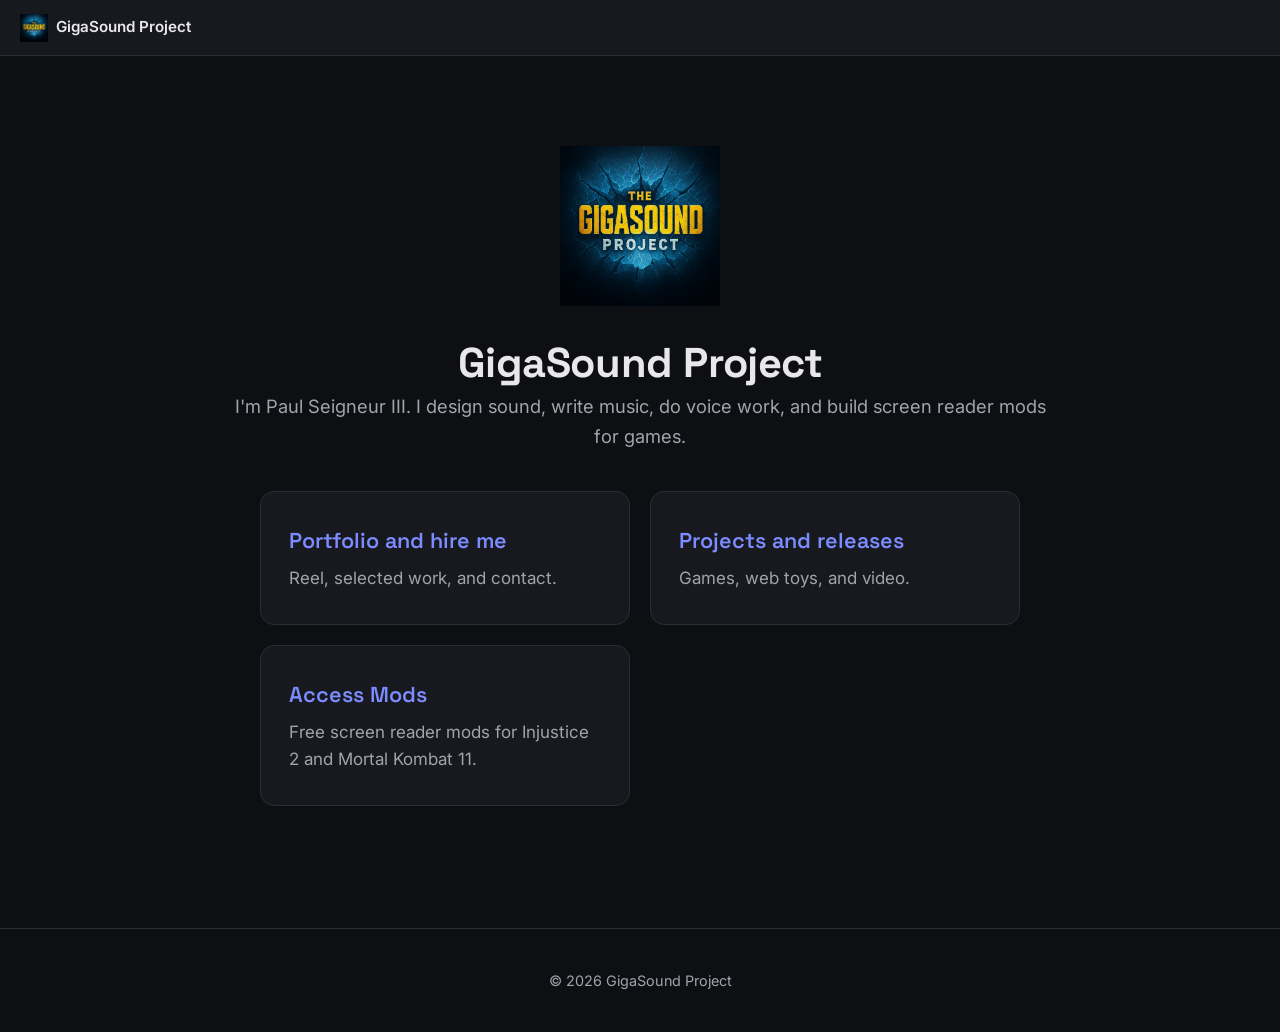
==== commit 62376996: "cuts tag chips and duplicate links, simplifies home, adds visit counter Removes the decorative tag c" ====
--- a/index.html
+++ b/index.html
@@ -4,10 +4,10 @@
   <meta charset="UTF-8">
   <meta name="viewport" content="width=device-width, initial-scale=1.0">
   <title>GigaSound Project</title>
-  <meta name="description" content="GigaSound Project: audio portfolio and a collection of released projects: games, NVDA add-ons, music, and more.">
+  <meta name="description" content="GigaSound Project: the audio portfolio of Paul Seigneur III, plus games, web toys, and free screen reader mods for games.">
 
   <meta property="og:title" content="GigaSound Project">
-  <meta property="og:description" content="Audio portfolio, games, NVDA add-ons, and music.">
+  <meta property="og:description" content="Sound design, music, voice, and accessibility work by Paul Seigneur III.">
   <meta property="og:type" content="website">
   <meta property="og:image" content="images/logo.png">
 
@@ -21,51 +21,45 @@
   <a href="#main" class="skip-link">Skip to main content</a>
 
   <div class="site-bar" role="banner">
-    <a href="./" class="brand" aria-label="Home, GigaSound Project">
+    <span class="brand">
       <img src="images/logo.png" alt="" aria-hidden="true">
       <span>GigaSound Project</span>
-    </a>
-    <nav aria-label="Site sections">
-      <a href="portfolio/">Portfolio</a>
-      <a href="projects/">Projects</a>
-      <a href="mods/">Access Mods</a>
-    </nav>
+    </span>
   </div>
 
-  <main id="main" class="router-main" aria-labelledby="hero-heading">
+  <main id="main" class="router-main">
     <div class="router-hero">
       <img src="images/logo.png" alt="" class="logo" aria-hidden="true">
-      <h1 id="hero-heading">GigaSound Project</h1>
-      <p class="tagline">Sound design &middot; Music &middot; Voice &middot; Accessibility</p>
+      <h1>GigaSound Project</h1>
+      <p class="tagline">I'm Paul Seigneur III. I design sound, write music, do voice work, and build screen reader mods for games.</p>
     </div>
 
     <nav class="router-cards" aria-label="Site sections">
-      <a class="router-card" href="portfolio/" aria-describedby="portfolio-desc">
-        <h2>Portfolio &amp; Hire Me</h2>
-        <p id="portfolio-desc">Audio reel, selected work, binaural pieces, experience, and contact. Start here if you're looking to hire me for sound design, voice, or music.</p>
-        <span class="arrow" aria-hidden="true">Enter portfolio &rarr;</span>
+      <a class="router-card" href="portfolio/">
+        <span class="card-title">Portfolio and hire me</span>
+        <span class="card-note">Reel, selected work, and contact.</span>
       </a>
 
-      <a class="router-card" href="projects/" aria-describedby="projects-desc">
-        <h2>Projects &amp; Releases</h2>
-        <p id="projects-desc">Games, NVDA add-ons, music releases, YouTube, and other things I've built and shipped. Start here if you're just exploring.</p>
-        <span class="arrow" aria-hidden="true">Browse projects &rarr;</span>
+      <a class="router-card" href="projects/">
+        <span class="card-title">Projects and releases</span>
+        <span class="card-note">Games, web toys, and video.</span>
       </a>
 
-      <a class="router-card" href="mods/" aria-describedby="mods-desc">
-        <h2>Access Mods</h2>
-        <p id="mods-desc">Screen reader mods that make games speak. Injustice 2 and Mortal Kombat 11, free to download. Start here if you came for the fighting game mods.</p>
-        <span class="arrow" aria-hidden="true">Get the mods &rarr;</span>
+      <a class="router-card" href="mods/">
+        <span class="card-title">Access Mods</span>
+        <span class="card-note">Free screen reader mods for Injustice 2 and Mortal Kombat 11.</span>
       </a>
     </nav>
   </main>
 
   <footer>
-    &copy; <span id="year">2026</span> GigaSound Project
+    <p>&copy; <span id="year">2026</span> GigaSound Project</p>
+    <p class="visits" id="visits" hidden>Visits: <span id="visit-count"></span></p>
   </footer>
 
   <script>
     document.getElementById('year').textContent = new Date().getFullYear();
   </script>
+  <script src="counter.js"></script>
 </body>
 </html>
--- a/styles.css
+++ b/styles.css
@@ -206,12 +206,14 @@
   transform: translateY(-2px);
   border-bottom: 1px solid var(--accent);
 }
-.router-card h2 {
-  margin: 0 0 .5rem; font-size: 1.4rem;
+.router-card .card-title {
+  display: block;
+  margin: 0 0 .4rem;
+  font-family: 'Space Grotesk', 'Inter', sans-serif;
+  font-size: 1.35rem; font-weight: 600;
   color: var(--accent);
 }
-.router-card p { margin: 0; color: var(--muted); }
-.router-card .arrow { display: inline-block; margin-top: 1rem; color: var(--accent); font-weight: 500; }
+.router-card .card-note { display: block; color: var(--muted); }
 
 footer {
   text-align: center; padding: 2.5rem 1.5rem;
@@ -219,6 +221,8 @@
   border-top: 1px solid var(--border);
   margin-top: 2rem;
 }
+footer p { margin: 0; }
+footer p + p { margin-top: .4rem; }
 
 /* Respect a reduced-motion preference (WCAG 2.3.3): no smooth scrolling,
    no card lift, no colour fades. */
